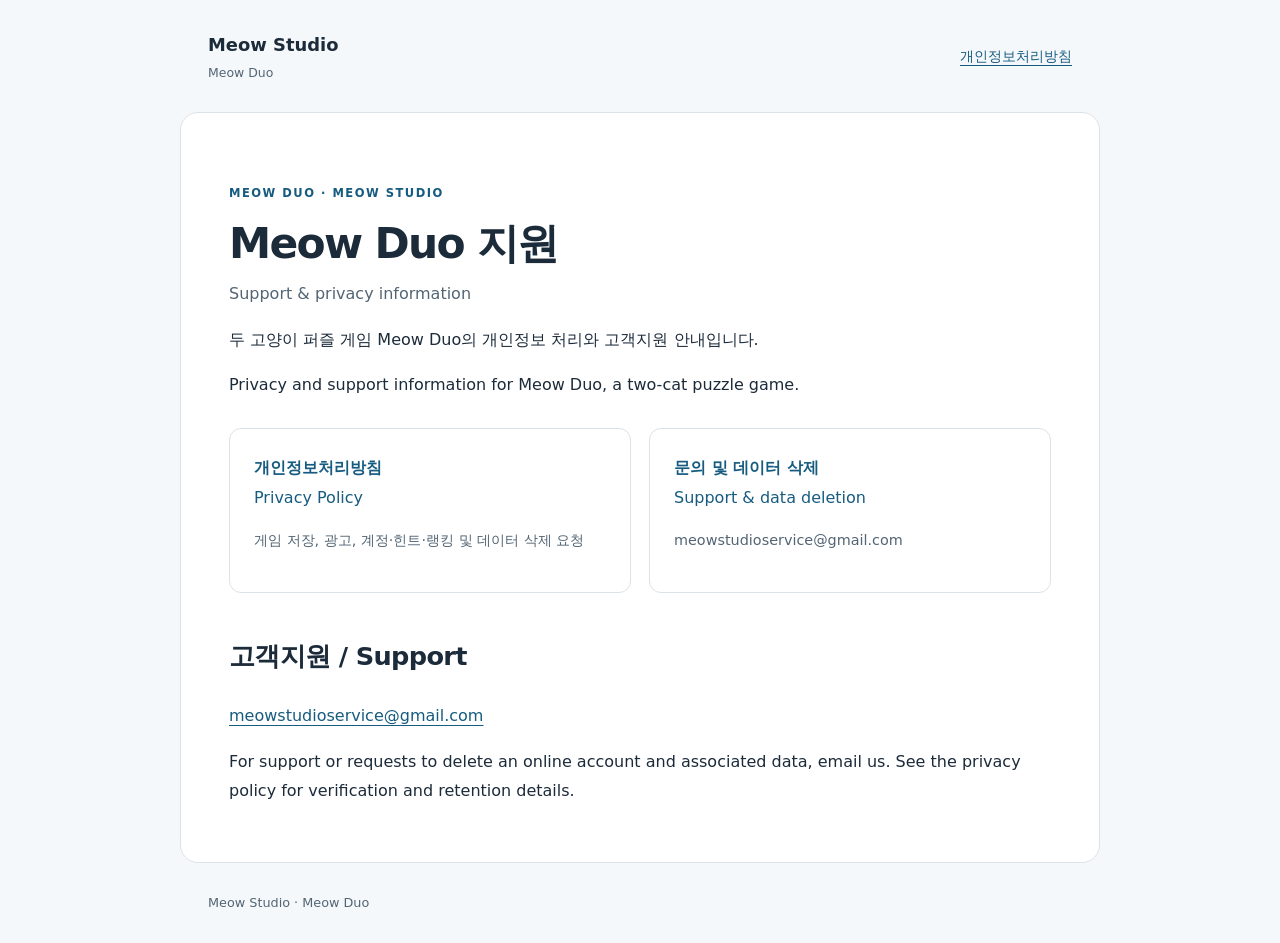
==== index.html @ 91e3bddf "docs(meow-duo): 한국어·영어 개인정보처리방침과 지원 페이지 게시" ====
<!doctype html><html lang="ko"><head><meta charset="utf-8"><meta name="viewport" content="width=device-width, initial-scale=1"><title>Meow Duo 지원 · Meow Studio</title><link rel="stylesheet" href="styles.css"></head><body><a class="skip" href="#main">본문으로 / Skip to content</a><header><a class="brand" href="index.html">Meow Studio <span>Meow Duo</span></a><nav aria-label="문서 / Documents"><a href="privacy.html">개인정보처리방침</a></nav></header><main id="main"><p class="eyebrow">MEOW DUO · MEOW STUDIO</p><h1>Meow Duo 지원</h1><p class="subtitle">Support &amp; privacy information</p><p>두 고양이 퍼즐 게임 Meow Duo의 개인정보 처리와 고객지원 안내입니다.</p><p lang="en">Privacy and support information for Meow Duo, a two-cat puzzle game.</p><div class="cards"><a class="card" href="privacy.html"><strong>개인정보처리방침</strong><span>Privacy Policy</span><p>게임 저장, 광고, 계정·힌트·랭킹 및 데이터 삭제 요청</p></a><a class="card" href="privacy.html#contact"><strong>문의 및 데이터 삭제</strong><span>Support &amp; data deletion</span><p>meowstudioservice@gmail.com</p></a></div><h2>고객지원 / Support</h2><p><a href="mailto:meowstudioservice@gmail.com">meowstudioservice@gmail.com</a></p><p lang="en">For support or requests to delete an online account and associated data, email us. See the privacy policy for verification and retention details.</p></main><footer>Meow Studio · Meow Duo</footer></body></html>
---- styles.css ----
:root { color-scheme: light; --ink:#1c2b3a; --muted:#536574; --accent:#175c80; --line:#dbe3e8; }
* { box-sizing:border-box; }
html { scroll-behavior:smooth; scroll-padding-top:24px; }
body { margin:0; background:#f5f8fa; color:var(--ink); font-family:system-ui,-apple-system,"Segoe UI","Malgun Gothic",sans-serif; line-height:1.85; }
a { color:var(--accent); text-underline-offset:4px; overflow-wrap:anywhere; }
a:focus-visible { outline:3px solid #e2942b; outline-offset:5px; }
header, main, footer { max-width:920px; margin:auto; padding:28px; }
header { display:flex; align-items:center; justify-content:space-between; flex-wrap:wrap; gap:18px; }
header nav { display:flex; flex-wrap:wrap; gap:18px; font-size:.88rem; }
.brand { color:var(--ink); font-size:1.12rem; font-weight:750; text-decoration:none; }
.brand span { display:block; color:var(--muted); font-size:.78rem; font-weight:450; }
main { background:#fff; border:1px solid var(--line); border-radius:18px; padding:40px 48px; }
.draft { background:#fff3d9; border:1px solid #edcd89; padding:12px 16px; border-radius:8px; font-size:.85rem; color:#694a0c; }
.eyebrow { margin-top:30px; color:var(--accent); font-size:.72rem; font-weight:750; letter-spacing:.13em; }
h1 { margin:4px 0 8px; font-size:clamp(1.9rem,5vw,2.65rem); line-height:1.3; letter-spacing:-.04em; }
.subtitle { margin-top:0; color:var(--muted); }
.meta { color:var(--muted); font-size:.78rem; }
h2 { margin-top:2.5rem; font-size:1.6rem; letter-spacing:-.025em; }
h3 { margin-top:2rem; font-size:1.12rem; }
section + section { border-top:1px solid var(--line); margin-top:48px; padding-top:10px; }
li { margin-bottom:12px; }
ul { padding-left:24px; }
code { overflow-wrap:anywhere; font-size:.86em; }
.language { display:flex; gap:12px; margin:28px 0; }
.language a { border:1px solid var(--line); padding:5px 18px; border-radius:40px; text-decoration:none; }
.pending { color:#805000; background:#fff3d9; padding:2px 5px; border-radius:4px; overflow-wrap:anywhere; }
.table-wrap { overflow-x:auto; }
table { width:100%; border-collapse:collapse; text-align:left; font-size:.91rem; }
caption { text-align:left; font-weight:650; margin-bottom:8px; }
th, td { padding:12px; border-bottom:1px solid var(--line); vertical-align:top; }
thead { background:#f0f5f8; }
.cards { display:grid; grid-template-columns:1fr 1fr; gap:18px; margin:28px 0; }
.card { padding:24px; border:1px solid var(--line); border-radius:12px; text-decoration:none; }
.card strong, .card span { display:block; }
.card p { color:var(--muted); font-size:.9rem; }
footer { font-size:.8rem; color:var(--muted); }
footer span { display:block; }
.skip { position:absolute; top:-100px; left:12px; padding:10px; background:#fff; }
.skip:focus { top:8px; }
@media(max-width:600px) { header, footer { padding:20px; } main { padding:24px 20px; border-radius:0; border-left:0; border-right:0; } .cards { grid-template-columns:1fr; } th,td { padding:9px; } }
@media(prefers-reduced-motion:reduce) { html { scroll-behavior:auto; } }
@media print { body { background:white; } header,footer,.language,.skip { display:none; } main { border:0; max-width:none; padding:0; } a { color:inherit; } }
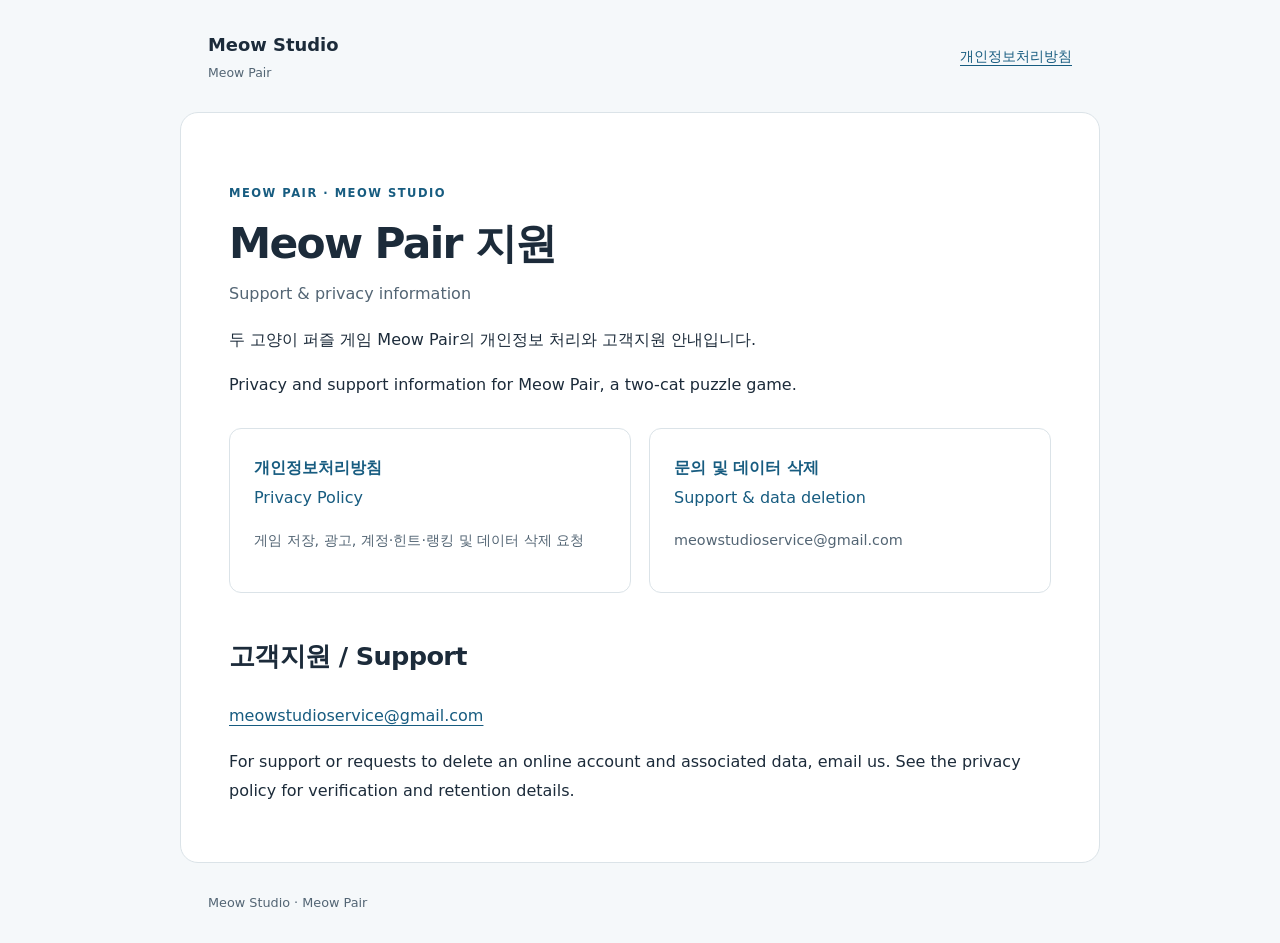
==== commit 5c08f801: "docs(meow-pair): 앱 이름과 Supabase 개인정보 안내 갱신" ====
--- a/index.html
+++ b/index.html
@@ -1 +1 @@
-<!doctype html><html lang="ko"><head><meta charset="utf-8"><meta name="viewport" content="width=device-width, initial-scale=1"><title>Meow Duo 지원 · Meow Studio</title><link rel="stylesheet" href="styles.css"></head><body><a class="skip" href="#main">본문으로 / Skip to content</a><header><a class="brand" href="index.html">Meow Studio <span>Meow Duo</span></a><nav aria-label="문서 / Documents"><a href="privacy.html">개인정보처리방침</a></nav></header><main id="main"><p class="eyebrow">MEOW DUO · MEOW STUDIO</p><h1>Meow Duo 지원</h1><p class="subtitle">Support &amp; privacy information</p><p>두 고양이 퍼즐 게임 Meow Duo의 개인정보 처리와 고객지원 안내입니다.</p><p lang="en">Privacy and support information for Meow Duo, a two-cat puzzle game.</p><div class="cards"><a class="card" href="privacy.html"><strong>개인정보처리방침</strong><span>Privacy Policy</span><p>게임 저장, 광고, 계정·힌트·랭킹 및 데이터 삭제 요청</p></a><a class="card" href="privacy.html#contact"><strong>문의 및 데이터 삭제</strong><span>Support &amp; data deletion</span><p>meowstudioservice@gmail.com</p></a></div><h2>고객지원 / Support</h2><p><a href="mailto:meowstudioservice@gmail.com">meowstudioservice@gmail.com</a></p><p lang="en">For support or requests to delete an online account and associated data, email us. See the privacy policy for verification and retention details.</p></main><footer>Meow Studio · Meow Duo</footer></body></html>
+<!doctype html><html lang="ko"><head><meta charset="utf-8"><meta name="viewport" content="width=device-width, initial-scale=1"><title>Meow Pair 지원 · Meow Studio</title><link rel="stylesheet" href="styles.css"></head><body><a class="skip" href="#main">본문으로 / Skip to content</a><header><a class="brand" href="index.html">Meow Studio <span>Meow Pair</span></a><nav aria-label="문서 / Documents"><a href="privacy.html">개인정보처리방침</a></nav></header><main id="main"><p class="eyebrow">MEOW PAIR · MEOW STUDIO</p><h1>Meow Pair 지원</h1><p class="subtitle">Support &amp; privacy information</p><p>두 고양이 퍼즐 게임 Meow Pair의 개인정보 처리와 고객지원 안내입니다.</p><p lang="en">Privacy and support information for Meow Pair, a two-cat puzzle game.</p><div class="cards"><a class="card" href="privacy.html"><strong>개인정보처리방침</strong><span>Privacy Policy</span><p>게임 저장, 광고, 계정·힌트·랭킹 및 데이터 삭제 요청</p></a><a class="card" href="privacy.html#contact"><strong>문의 및 데이터 삭제</strong><span>Support &amp; data deletion</span><p>meowstudioservice@gmail.com</p></a></div><h2>고객지원 / Support</h2><p><a href="mailto:meowstudioservice@gmail.com">meowstudioservice@gmail.com</a></p><p lang="en">For support or requests to delete an online account and associated data, email us. See the privacy policy for verification and retention details.</p></main><footer>Meow Studio · Meow Pair</footer></body></html>
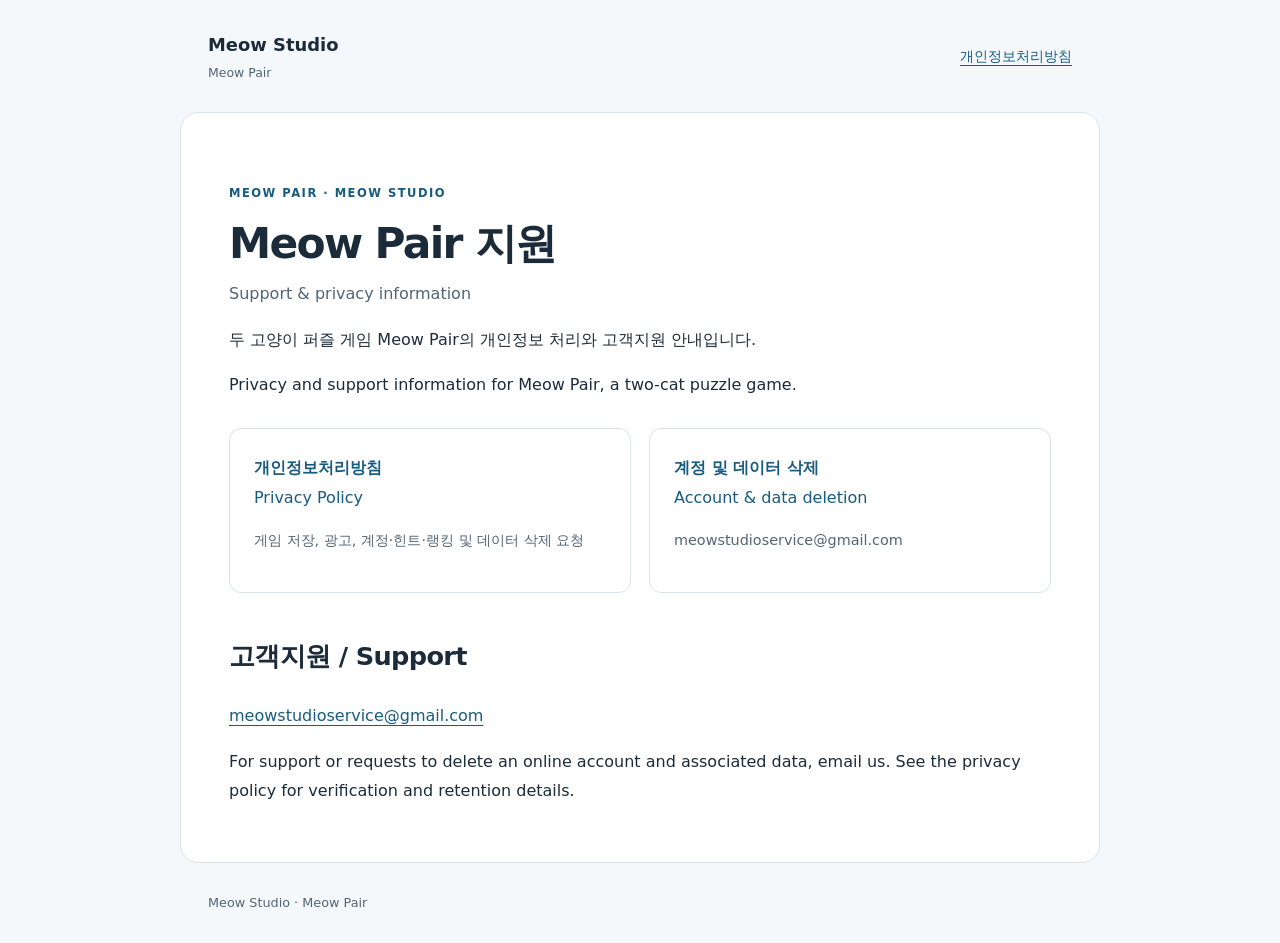
==== commit c831a0bc: "docs: 계정 삭제 요청 페이지와 개인정보 안내 게시" ====
--- a/index.html
+++ b/index.html
@@ -1 +1 @@
-<!doctype html><html lang="ko"><head><meta charset="utf-8"><meta name="viewport" content="width=device-width, initial-scale=1"><title>Meow Pair 지원 · Meow Studio</title><link rel="stylesheet" href="styles.css"></head><body><a class="skip" href="#main">본문으로 / Skip to content</a><header><a class="brand" href="index.html">Meow Studio <span>Meow Pair</span></a><nav aria-label="문서 / Documents"><a href="privacy.html">개인정보처리방침</a></nav></header><main id="main"><p class="eyebrow">MEOW PAIR · MEOW STUDIO</p><h1>Meow Pair 지원</h1><p class="subtitle">Support &amp; privacy information</p><p>두 고양이 퍼즐 게임 Meow Pair의 개인정보 처리와 고객지원 안내입니다.</p><p lang="en">Privacy and support information for Meow Pair, a two-cat puzzle game.</p><div class="cards"><a class="card" href="privacy.html"><strong>개인정보처리방침</strong><span>Privacy Policy</span><p>게임 저장, 광고, 계정·힌트·랭킹 및 데이터 삭제 요청</p></a><a class="card" href="privacy.html#contact"><strong>문의 및 데이터 삭제</strong><span>Support &amp; data deletion</span><p>meowstudioservice@gmail.com</p></a></div><h2>고객지원 / Support</h2><p><a href="mailto:meowstudioservice@gmail.com">meowstudioservice@gmail.com</a></p><p lang="en">For support or requests to delete an online account and associated data, email us. See the privacy policy for verification and retention details.</p></main><footer>Meow Studio · Meow Pair</footer></body></html>
+<!doctype html><html lang="ko"><head><meta charset="utf-8"><meta name="viewport" content="width=device-width, initial-scale=1"><title>Meow Pair 지원 · Meow Studio</title><link rel="stylesheet" href="styles.css"></head><body><a class="skip" href="#main">본문으로 / Skip to content</a><header><a class="brand" href="index.html">Meow Studio <span>Meow Pair</span></a><nav aria-label="문서 / Documents"><a href="privacy.html">개인정보처리방침</a></nav></header><main id="main"><p class="eyebrow">MEOW PAIR · MEOW STUDIO</p><h1>Meow Pair 지원</h1><p class="subtitle">Support &amp; privacy information</p><p>두 고양이 퍼즐 게임 Meow Pair의 개인정보 처리와 고객지원 안내입니다.</p><p lang="en">Privacy and support information for Meow Pair, a two-cat puzzle game.</p><div class="cards"><a class="card" href="privacy.html"><strong>개인정보처리방침</strong><span>Privacy Policy</span><p>게임 저장, 광고, 계정·힌트·랭킹 및 데이터 삭제 요청</p></a><a class="card" href="delete-account.html"><strong>계정 및 데이터 삭제</strong><span>Account &amp; data deletion</span><p>meowstudioservice@gmail.com</p></a></div><h2>고객지원 / Support</h2><p><a href="mailto:meowstudioservice@gmail.com">meowstudioservice@gmail.com</a></p><p lang="en">For support or requests to delete an online account and associated data, email us. See the privacy policy for verification and retention details.</p></main><footer>Meow Studio · Meow Pair</footer></body></html>
--- a/styles.css
+++ b/styles.css
@@ -30,7 +30,7 @@
 th, td { padding:12px; border-bottom:1px solid var(--line); vertical-align:top; }
 thead { background:#f0f5f8; }
 .cards { display:grid; grid-template-columns:1fr 1fr; gap:18px; margin:28px 0; }
-.card { padding:24px; border:1px solid var(--line); border-radius:12px; text-decoration:none; }
+.card { display:block; padding:24px; border:1px solid var(--line); border-radius:12px; text-decoration:none; }
 .card strong, .card span { display:block; }
 .card p { color:var(--muted); font-size:.9rem; }
 footer { font-size:.8rem; color:var(--muted); }
